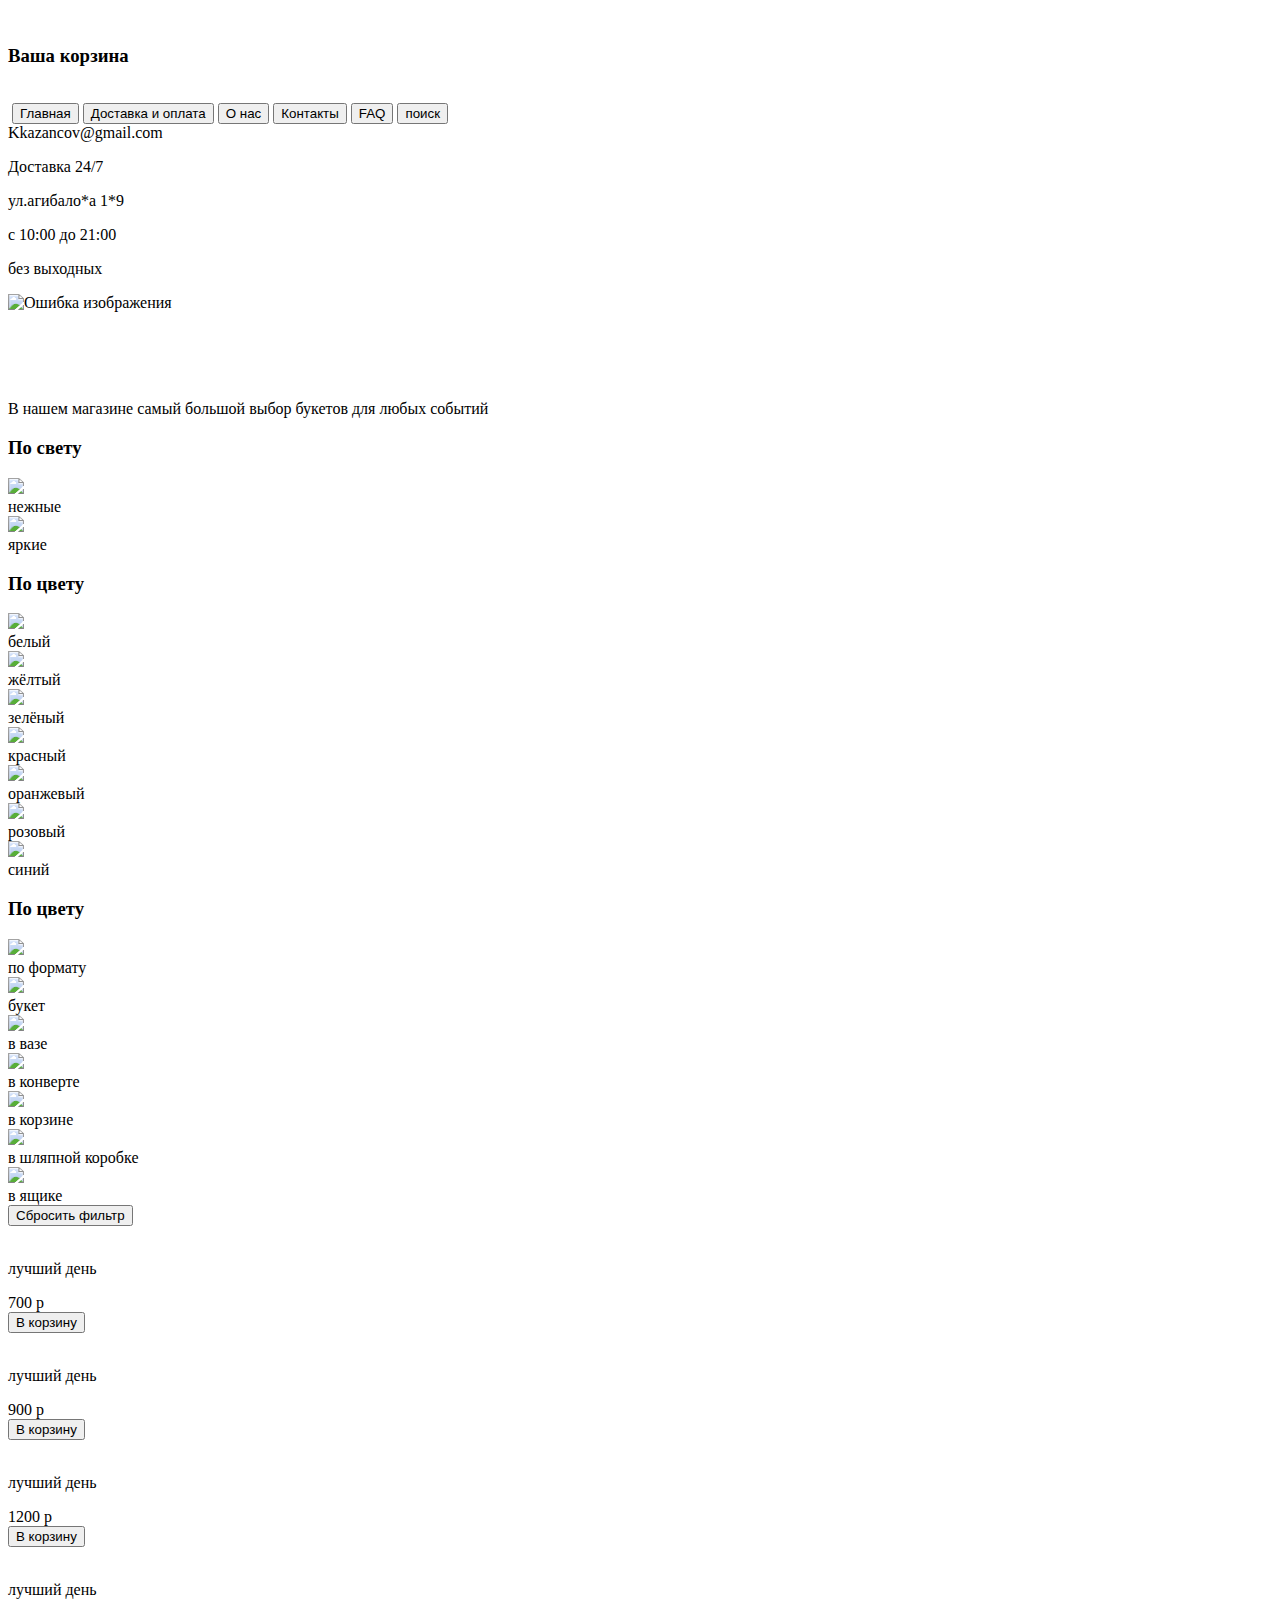
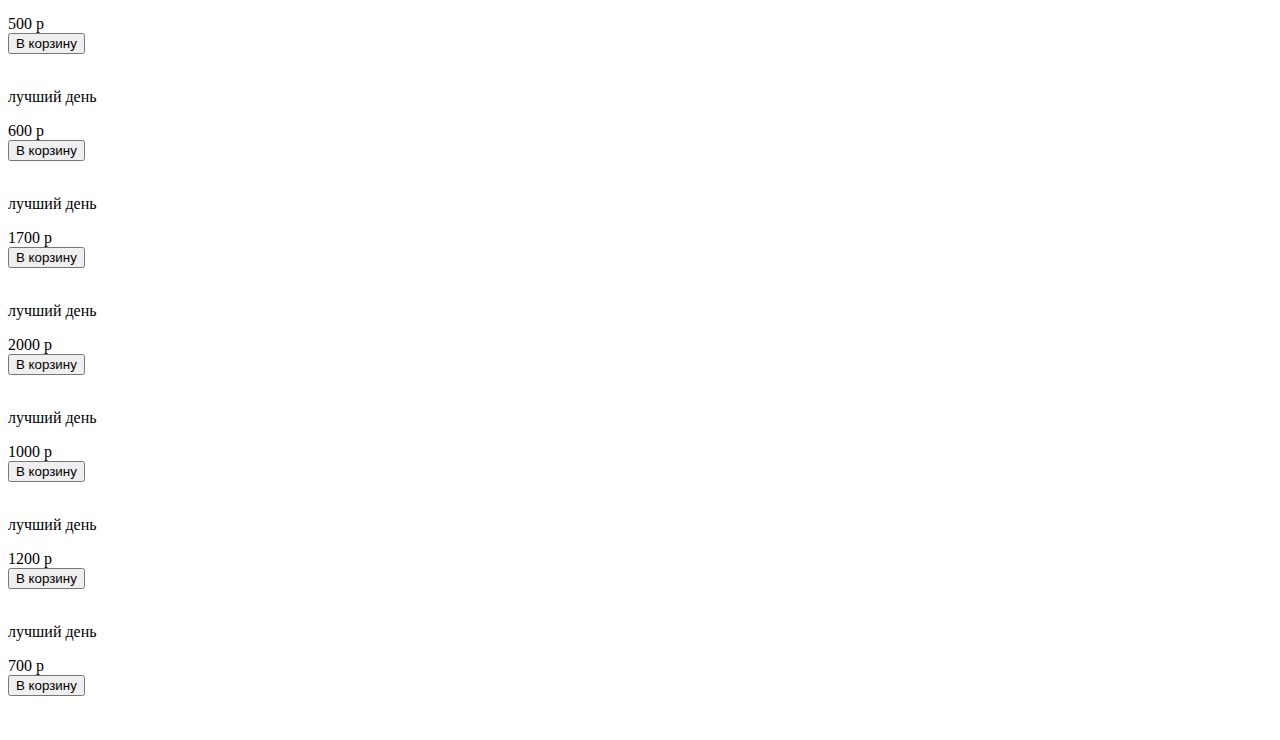
==== catalog/catalog.html @ 6352da3b "Create catalog.html" ====
<!DOCTYPE html>
<html lang="en">
<head>
    <meta charset="UTF-8">
    <meta http-equiv="X-UA-Compatible" content="IE=edge">
    <meta name="viewport" content="width=device-width, initial-scale=1.0">
    <title>Каталог</title>
    <link rel="stylesheet" href="catalog_style/style.css">
    <link rel="stylesheet" href="../foonts/oswald.css">
    <link rel="stylesheet" href="media/media.css">
</head>
<header>
     <!-- выпадающее меню корзины -->
     <div class="hidden_menu_corz" id="dropdown_box">
        <div class="back_petite_corz">
            <img src="../img/corzina.png" alt="">
        </div>
        <h3>Ваша корзина</h3><img src="../img/close.png" alt="" id="close_corzina">
        <img src="../img/Line 220.png" alt="" id="line_corz">
        <img src="../img/Ellipse 59.png" alt="" id="neon_pink_elips">

        
    </div>
    <!-- шапка -->
    <div class="header_btn">
        <img src="../img/LF.png" alt="" id="img_logo">
        <a href="../index.html"><button class="bt_header">Главная</button></a>
        <button class="bt_header" id="no">Доставка и оплата</button>
        <a href="../onas/onas.html"><button class="bt_header">О нас</button></a>
        <button class="bt_header" id="no">Контакты</button>
        <button class="bt_header" id="no">FAQ</button>
        <button class="bt_header" id="no"><img src="../img/Vector.png" alt="" id="img_search">поиск</button>
    </div>
    <div id="email_street">
        <div>Kkazancov@gmail.com </div>
        <p>Доставка 24/7</p>
        <div id="email_street_blue_txt">ул.агибало*а 1*9</div>
        <p>с 10:00 до 21:00</p>
        <p id="no_holidays">без выходных</p>
        <div class="corzina">
            <img src="../img/corzina.png" alt="Ошибка изображения" id="corzina" title="Корзина">
        </div>
    </div>
    <!-- иконки соц сети -->
    <div id="img_icon_social">
        <img src="../img/insta.png" alt="" onclick="OnInsta()">
        <img src="../img/viber.png" alt="" onclick="OnViber()">
        <img src="../img/whats.png" alt="" onclick="OnWhats()">
    </div>
    <img src="../img/image_flow1.png" alt="" id="main_im_flow">
    <img src="../img/Ellipse 31.png" alt=""  id="main_im_elips_pink1">
    <img src="../img/Ellipse 45.png" alt="" id="main_im_elips_pink2">

    <img src="../img/image_flow2.png" alt="" id="main_im_flow2">
    <img src="../img/Ellipse 44.png" alt="" id="main_im_flow3">
    <img src="../img/Ellipse 52.png" alt="" id="main_im_flow4">
</header>
<body>
    <div class="main_catal_txt">
        <img src="../img/каталог.png" alt="">
        <br>
        <img src="../img/букетов.png" alt="" id="catal_txt">
        <p>В нашем магазине самый большой выбор букетов для любых событий</p>
    </div>
    <!-- фильтр подборки -->
    <div class="filter_podborki">
        <h3>По свету</h3>
        <img src="../img/Rectangle 66.png" id="rectang_filt"><li>нежные</li>
        <img src="../img/Rectangle 66.png" id="rectang_filt_next"><li>яркие</li>

        <h3>По цвету</h3>
        <img src="../img/Rectangle 66.png" id="rectang_filt"><li>белый</li>
        <img src="../img/Rectangle 66.png" id="rectang_filt_next"><li>жёлтый</li>
        <img src="../img/Rectangle 66.png" id="rectang_filt_next"><li>зелёный</li>
        <img src="../img/Rectangle 66.png" id="rectang_filt_next"><li>красный</li>
        <img src="../img/Rectangle 66.png" id="rectang_filt_next"><li>оранжевый</li>
        <img src="../img/Rectangle 66.png" id="rectang_filt_next"><li>розовый</li>
        <img src="../img/Rectangle 66.png" id="rectang_filt_next"><li>синий</li>

        <h3>По цвету</h3>
        <img src="../img/Rectangle 66.png" id="rectang_filt"><li>по формату</li>
        <img src="../img/Rectangle 66.png" id="rectang_filt_next"><li>букет</li>
        <img src="../img/Rectangle 66.png" id="rectang_filt_next"><li>в вазе</li>
        <img src="../img/Rectangle 66.png" id="rectang_filt_next"><li>в конверте</li>
        <img src="../img/Rectangle 66.png" id="rectang_filt_next"><li>в корзине</li>
        <img src="../img/Rectangle 66.png" id="rectang_filt_next"><li>в шляпной коробке</li>
        <img src="../img/Rectangle 66.png" id="rectang_filt_next"><li>в ящике</li>

        <!-- кнопка сбросить фильтр -->
        <button>Сбросить фильтр</button>
    </div>
    <!-- БОЛЬШОЙ БЛОК КОНТЕНТА (ТОВАРЫ) -->
    <div class="conten_block" id="conten_block_white">
        <div class="bl_hov">
            <img src="../img/image 114.png" alt="" id="coor_img_flow">
                <div class="block_opis_btn_cont" data-sort="1">
                    <p>лучший день</p>
                    <span>700 р</span>
                    <br>
                    <button id="add_corzina">В корзину</button>
                </div>    
            </div>
            <div class="bl_hov">
                <img src="../img/image 130.png" alt="" id="coor_img_flow">
                    <div class="block_opis_btn_cont">
                        <p>лучший день</p>
                        <span>900 р</span>
                        <br>
                        <button>В корзину</button>
                    </div>    
                </div>
            <div class="bl_hov">
                <img src="../img/image 131.png" alt="" id="coor_img_flow">
                    <div class="block_opis_btn_cont">
                        <p>лучший день</p>
                        <span>1200 р</span>
                        <br>
                        <button>В корзину</button>
                     </div>    
                </div>    
            <div class="bl_hov">
                 <img src="../img/image 132.png" alt="" id="coor_img_flow">
                    <div class="block_opis_btn_cont">
                        <p>лучший день</p>
                        <span>500 р</span>
                        <br>
                         <button>В корзину</button>
                    </div>    
                </div>     
            <div class="bl_hov">
                 <img src="../img/image 133.png" alt="" id="coor_img_flow">
                    <div class="block_opis_btn_cont">
                        <p>лучший день</p>
                        <span>600 р</span>
                        <br>
                         <button>В корзину</button>
                    </div>    
                </div>
        <div class="bl_hov">
        <img src="../img/image 134.png" alt="" id="coor_img_flow">
            <div class="block_opis_btn_cont">
                <p>лучший день</p>
                <span>1700 р</span>
                <br>
                <button>В корзину</button>
            </div>    
        </div>        
        <div class="bl_hov">
        <img src="../img/image 135.png" alt="" id="coor_img_flow">
            <div class="block_opis_btn_cont">
                <p>лучший день</p>
                <span>2000 р</span>
                <br>
                <button>В корзину</button>
            </div>    
        </div>                
        <div class="bl_hov">
            <img src="../img/image 136.png" alt="" id="coor_img_flow">
                <div class="block_opis_btn_cont">
                    <p>лучший день</p>
                    <span>1000 р</span>
                    <br>
                    <button>В корзину</button>
                </div>    
            </div>
        <div class="bl_hov">
        <img src="../img/image 137.png" alt="" id="coor_img_flow">
            <div class="block_opis_btn_cont">
                <p>лучший день</p>
                <span>1200 р</span>
                <br>
                <button>В корзину</button>
            </div>    
        </div>
        <div class="bl_hov">
        <img src="../img/image 138.png" alt="" id="coor_img_flow">
            <div class="block_opis_btn_cont">
                <p>лучший день</p>
                <span>700 р</span>
                <br>
                <button>В корзину</button>
            </div>    
        </div>                                                                                            
    </div>
    <!-- размытие корзины -->
    <div id="bl_filter">
        <div class="filt_bl"></div>
    </div>


    <!-- наверх -->
    <div class="navverh">
        <img src="../img/Arrow 9.png" alt="">
    </div>
    <div class="fon_btn_navert">
        <img src="../img/Ellipse 52.png" alt="">
    </div>





    
    <script src="../script/script.js"></script>
    <script src="catalog_style/script/script.js"></script>
</body>
</html>
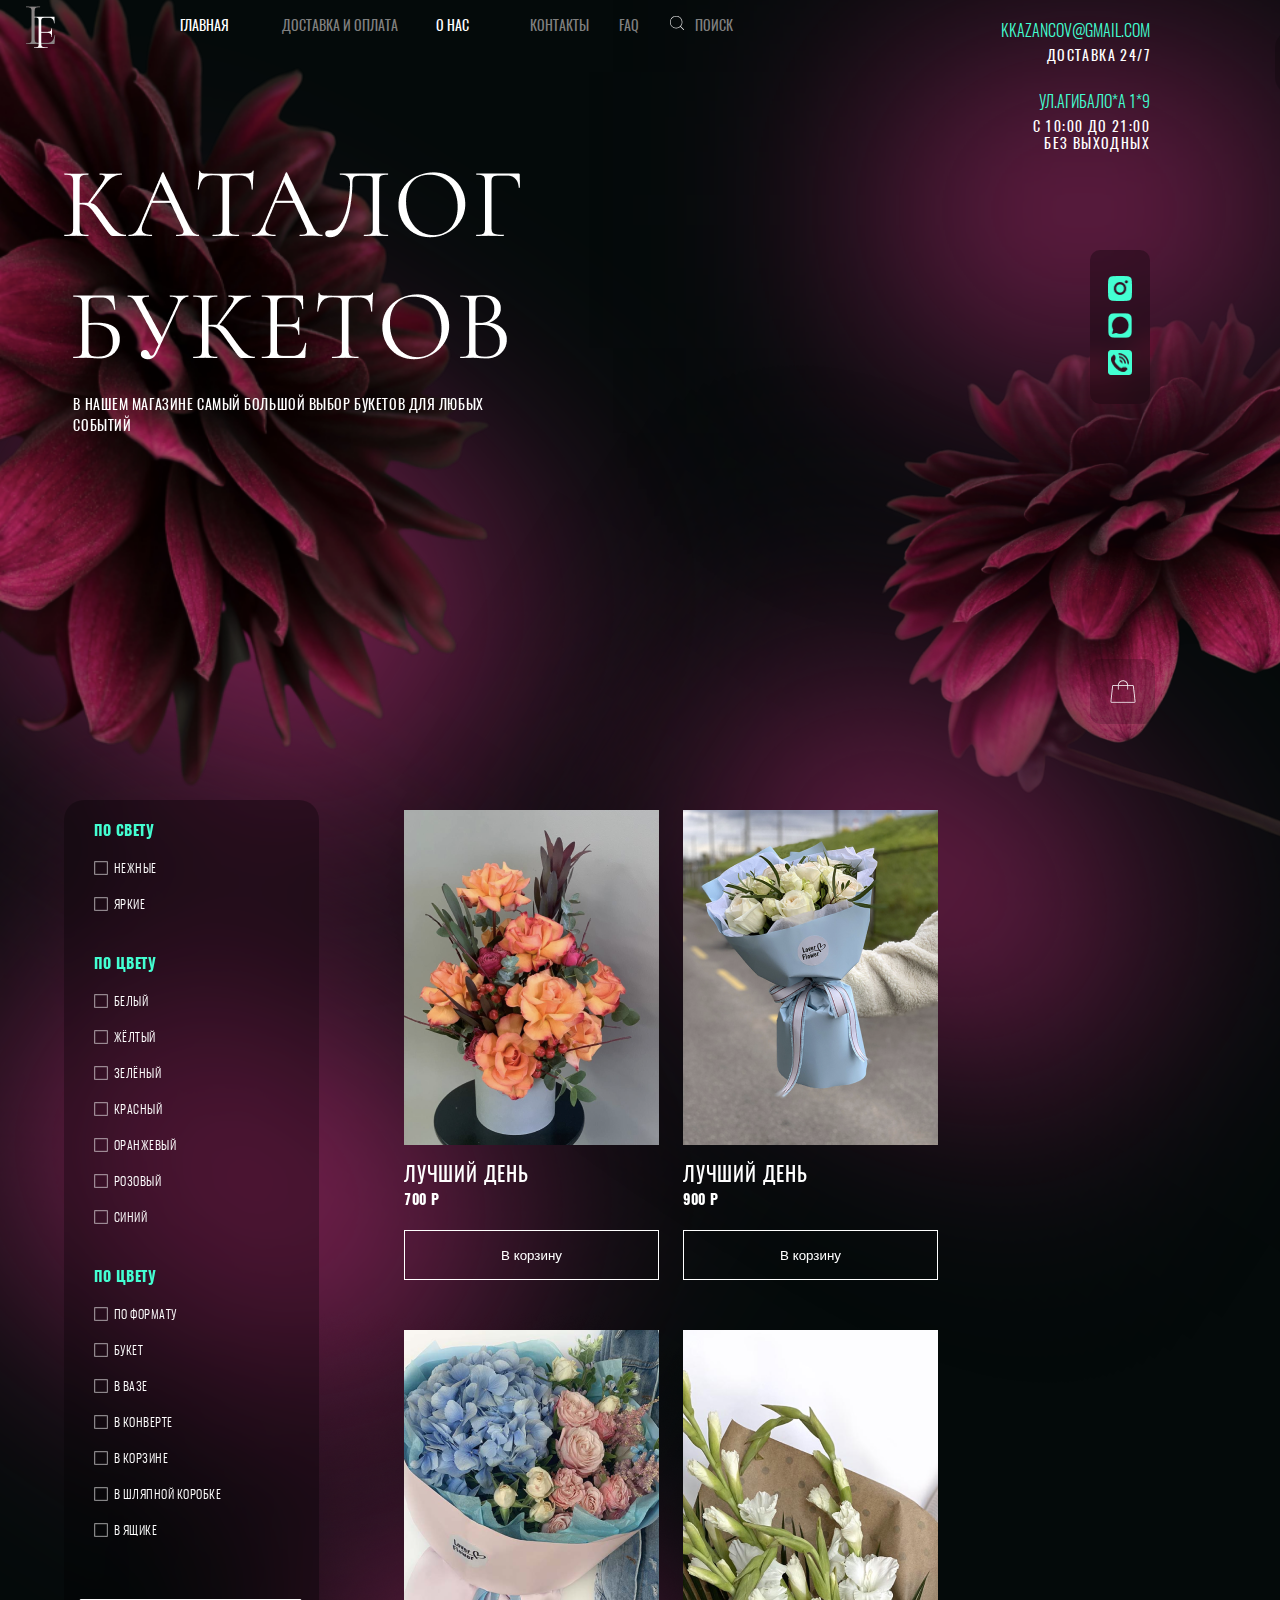
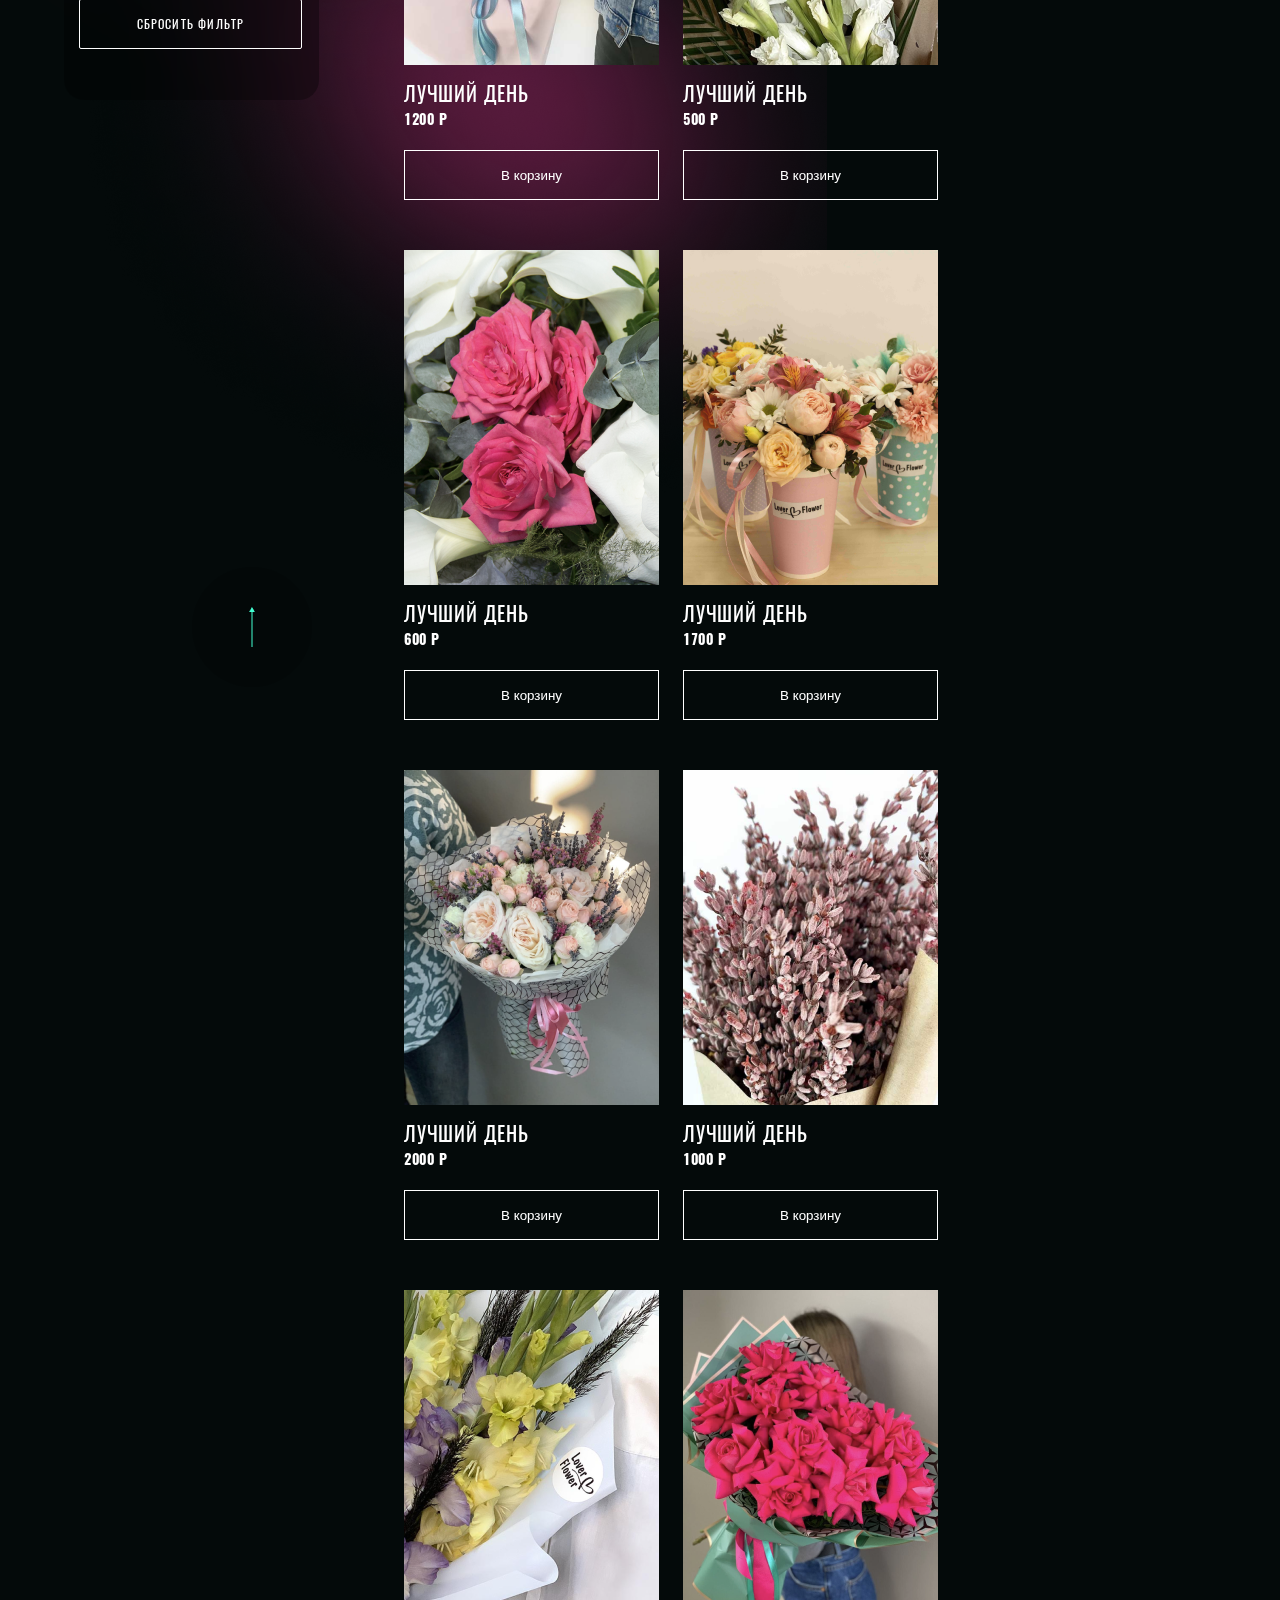
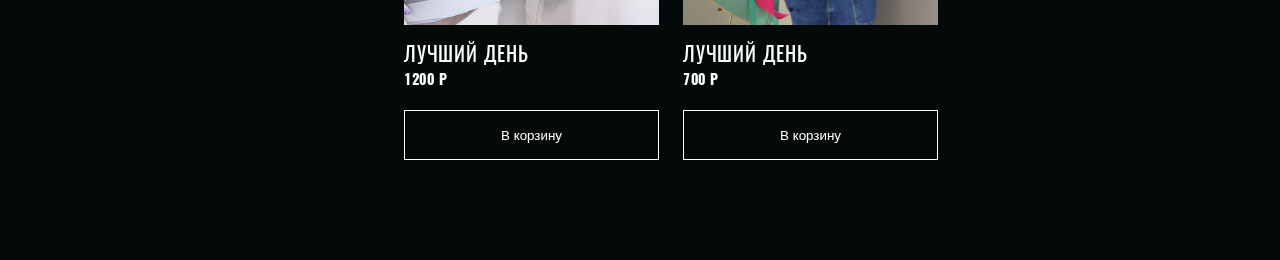
==== commit 3d7f55ca: "Обновление 0.5" ====
--- a/catalog/catalog.html
+++ b/catalog/catalog.html
@@ -204,4 +204,4 @@
     <script src="../script/script.js"></script>
     <script src="catalog_style/script/script.js"></script>
 </body>
-</html>
+</html>--- a/catalog/catalog_style/style.css
+++ b/catalog/catalog_style/style.css
@@ -0,0 +1,439 @@
+*{
+    margin: 0;
+    padding: 0;
+}
+#no {
+    color: gray;
+}
+/* выпадающее меню корзины */
+#dropdown_box {
+    background-color: #040A0A;
+    width: 430px;
+    height: 1000px;
+    z-index: 1;
+}
+#dropdown_box >h3 {
+    color: #43FFD2;
+    margin-left: 30px;
+    margin-top: 30px;
+    font-family: 'Oswald';
+    font-style: normal;
+    font-weight: 700;
+    font-size: 30px;
+    line-height: 44px;
+    letter-spacing: 0.04em;
+    text-transform: uppercase;
+    display: inline-block;
+}
+#close_corzina {
+    padding-left: 120px;
+    cursor: pointer;
+}
+#line_corz {
+    margin-left: 30px;
+}
+#neon_pink_elips {
+    background-color: #7D2253;
+    filter: blur(125px);
+    transform: rotate(32.83deg);
+    width: 504px;
+    height: 360px;
+    position: absolute;
+    left: 350px;
+    top: 325px;  
+}
+/* невыд блок */
+.hidden_menu_corz {
+    position: fixed;
+    top: 0;
+    right: -500px;
+}
+/* видимый блок */
+.visib_menu_corz {
+    position: fixed;
+    top: 0;
+    right: 0;
+}
+/* начало шапки */
+.header_btn {
+    display: flex;
+    justify-content: center;
+    align-items: center;
+    margin-left: 10%;
+    width: 50%;
+    height: 60px;
+    position: absolute;
+}
+/* иконка лого */
+#img_logo {
+    margin-right: 70px;
+}
+/* иконка поиск */
+#img_search {
+  padding-right: 10px;
+}
+/* кнопки */
+.bt_header {
+    background-color: transparent;
+    border: none;
+    color: white;
+    width: 124px;
+    height: 21px;
+    font-size: 14px;
+    font-family: 'Oswald';
+    font-weight: 400;
+    text-transform: uppercase;
+    white-space: nowrap;
+    cursor: pointer;
+}
+.filt_bl {
+    position: fixed;
+    top: 0;
+    left: -2000px;
+    background-color: rgb(0, 0, 0, 0.3);
+    backdrop-filter: blur(10px);
+    width: 100%;
+    height: 100%;
+}
+.filt_bl_on {
+    left: 0;
+}
+/* email, доставка, адрес улица */
+#email_street {
+    position: absolute;
+    right: 130px;
+    top: 20px;
+    width: 170px;
+    height: 150px;
+    text-align: right;
+}
+#email_street >div {
+    color: #43FFD2;
+    font-family: 'Oswald';
+    font-size: 16px;
+    font-weight: 300;
+    text-transform: uppercase; 
+}
+#email_street >p {
+    font-family: 'Oswald';
+    font-size: 14px;
+    font-weight: 400;
+    text-transform: uppercase; 
+    line-height: 30px;
+    color: white;
+    letter-spacing: 0.1em;
+}
+#email_street_blue_txt {
+    margin-top: 20px;
+}
+#no_holidays {
+    margin-top: -13px;
+}
+#img_icon_social {
+    position: absolute;
+    text-align: center;
+    white-space: pre-line;
+    right: 130px;
+    top: 250px;
+    background-color: rgb(0, 0, 0, 0.3);
+    backdrop-filter: blur(10px);
+    height: 154px;
+    width: 60px;
+    border-radius: 10px;
+    cursor: pointer;
+   
+}
+#img_icon_social > img {
+    width: 24.98px;
+    height: 24.98px;
+    margin-top: 8px;
+}
+#img_icon_social > img:hover{
+    transform: scale(0.8);
+}
+.corzina {
+    margin-top: 500px;
+    margin-left: 110px;
+    background-color: rgba(0, 0, 0, 0.2);
+    text-align: center;
+    display: flex;
+    justify-content: center;
+    align-items: center;
+    border-radius: 10px;
+    width: 65px;
+    height: 65px;
+    cursor: pointer;
+}
+.corzina:hover {
+    transform: scale(0.8);
+}
+.corzina {
+    margin-top: 500px;
+    margin-left: 110px;
+    background-color: rgba(0, 0, 0, 0.2);
+    text-align: center;
+    display: flex;
+    justify-content: center;
+    align-items: center;
+    border-radius: 10px;
+    width: 65px;
+    height: 65px;
+    cursor: pointer;
+}
+#corzina:hover {
+    transform: scale(0.8);
+}
+/* аним выпадание */
+#dropdown_box {
+    transition: all 0.4s ease;
+}
+.back_petite_corz {
+    width: 65px;
+    height: 65px;
+    position: absolute;
+    left: -75px;
+    top: 30px;
+    background-color: rgb(0, 0, 0, 0.2);
+    border-radius: 18px;
+    display: flex;
+    justify-content: center;
+    align-items: center;
+}
+/* конец шапки */
+/* КАРТИНКА ВСЕГО БЛОКА */
+#main_im_flow {
+    width: 1117px; 
+}
+#main_im_flow2 {
+    position: absolute;
+    top: 70px;
+    right: 0;
+    z-index: -1;
+}
+#main_im_flow3 {
+    position: absolute;
+    top: 70px;
+    right: 0px;
+    background-color: #7D2253;
+    filter: blur(125px);
+    width: 392px;
+    height: 280px;
+    z-index: -1;
+}
+#main_im_flow4 {
+    position: absolute;
+    top: 746px;
+    right: 140px;
+    width: 434px;
+    height: 256px;
+    background-color: #7D2253;
+    filter: blur(125px);
+    transform: rotate(32.83deg);
+}
+#main_im_elips_pink1 {
+    position: absolute;
+    width: 500px;
+    height: 368px;
+    left: 0px;
+    top: 400px;
+    z-index: -1;
+    background: #7D2253;
+    filter: blur(125px);
+    transform: rotate(32.83deg);
+}
+#main_im_elips_pink2 {
+    position: absolute;
+    width: 500px;
+    height: 360px;
+    left: 0px;
+    top: 1000px;
+    z-index: -1;
+    background: #7D2253;
+    filter: blur(125px);
+    transform: rotate(32.83deg);
+}
+body {
+    margin-top: -5px;
+    width: 100%;
+        height: 1500px;
+    background-color: #040A0A;
+}
+.main_catal_txt {
+    position: absolute;
+    top: 170px;
+    left: 14%;
+}
+#catal_txt {
+    margin-top: 50px;
+    margin-left: 280px;
+}
+.main_catal_txt >p {
+    color: white;
+    font-size: 14px;
+    font-style: normal;
+    font-weight: 400;
+    font-family: 'Oswald';
+    line-height: 21px;
+    letter-spacing: 0.04em;
+    text-transform: uppercase;
+    margin-left: 40%;
+    margin-top: 30px;
+}
+/* фильтр подборки */
+.filter_podborki {
+    width: 255px;
+    height: 900px;
+    background-color: rgb(0, 0, 0, 0.3);
+    backdrop-filter: blur(10px);
+    border-radius: 20px;
+    position: absolute;
+    top: 800px;
+    left: 15%;
+}
+.filter_podborki >h3 {
+    font-size: 14px;
+    font-weight: 700;
+    font-family: 'Oswald';
+    font-style: normal;
+    line-height: 21px;
+    letter-spacing: 0.04em;
+    text-transform: uppercase;
+    color: #43FFD2;
+    margin-left: 30px;
+    margin-top: 20px;
+}
+.filter_podborki >li {
+    list-style-type: none;
+    position: relative;
+    top: -20px;
+    left: 50px;
+    color: white;
+    font-family: 'Oswald';
+    font-style: normal;
+    font-size: 12px;
+    line-height: 18px;
+    letter-spacing: 0.04em;
+    font-weight: 300;
+    text-transform: uppercase;
+}
+.filter_podborki >img {
+    width: 14px;
+    height: 14px;
+    margin-left: 30px;
+    cursor: pointer;
+}
+#rectang_filt {
+  margin-top: 20px;
+}
+#rectang_filt_next {
+    margin-top: -190px;
+}
+/* кнопка сбросить фильтр */
+.filter_podborki >button {
+    background-color: transparent;
+    width: 223px;
+    height: 50px;
+    border: 1px solid #FFFFFF;
+    border-radius: 2px;
+    color: white;
+    font-family: 'Oswald';
+    font-style: normal;
+    font-weight: 400;
+    font-size: 12px;
+    line-height: 18px;
+    letter-spacing: 0.1em;
+    text-transform: uppercase;
+    cursor: pointer;
+    margin-top: 40px;
+    margin-left: 15px;
+}
+/* БЛОК ДЛЯ СМЕНЫ КОНТЕНТА */
+.conten_block {
+    width: 60%;
+    height: 1600px;
+    position: absolute;
+    left: 30%;
+    top: 810px;
+}
+.conten_block {
+    cursor: pointer;
+    margin-top: -50px;
+}
+.bl_hov:hover {
+    transform: scale(1.05);
+    transition: all 1s ease;
+}
+.conten_block >img {
+    width: 255px;
+    height: 335px;
+    display: inline;
+}
+#coor_img_flow {
+    margin-left: 20px;
+    margin-top: 50px;
+}
+.conten_block >div {
+    display: inline-block;
+}
+/* стиль текста */
+.block_opis_btn_cont {
+    margin-left: 20px;
+}
+.block_opis_btn_cont >p {
+    font-family: 'Oswald';
+    font-style: normal;
+    font-weight: 400;
+    font-size: 20px;
+    line-height: 30px;
+    color: white;
+    letter-spacing: 0.04em;
+    text-transform: uppercase;
+    margin-top: 10px;
+}
+.block_opis_btn_cont >span {
+    font-family: 'Oswald';
+    font-style: normal;
+    font-weight: 700;
+    font-size: 14px;
+    line-height: 21px;
+    letter-spacing: 0.04em;
+    text-transform: uppercase;
+    color: white;
+    margin-top: 30px;
+}
+.block_opis_btn_cont >button {
+    width: 255px;
+    height: 50px;
+    background-color: transparent;
+    cursor: pointer;
+    margin-top: 20px;
+    color: white;
+    border: 1px solid white;
+}
+.block_opis_btn_cont >button:hover {
+    color: #43FFD2;
+    border-color: #43FFD2;
+    transition: all 1s ease;
+}
+.navverh {
+    position: relative;
+    left: 15%;
+    top: 1300px;
+    padding: 10px;
+    width: 100px;
+    height: 100px;
+    background-color: rgba(0, 0, 0, 0.2);
+    backdrop-filter: blur(10px);
+    border-radius: 50%;
+    display: flex;
+    justify-content: center;
+    align-items: center;
+    cursor: pointer;
+    z-index: 1;
+   
+}
+.fon_btn_navert {
+    z-index: -1;
+    margin-top: 300px;
+    margin-left: 5%; 
+}
--- a/foonts/oswald.css
+++ b/foonts/oswald.css
@@ -0,0 +1,84 @@
+@font-face {
+    font-family: 'Oswald';
+    src: local('Oswald Light'), local('Oswald-Light'), url('Oswaldlight.woff2') format('woff2'), url('Oswaldlight.woff') format('woff'), url('Oswaldlight.ttf') format('truetype');
+    font-weight: 300;
+    font-style: normal;
+}
+@font-face {
+    font-family: 'Oswald';
+    src: local('Oswald Regular'), local('Oswald-Regular'), url('Oswaldregular.woff2') format('woff2'), url('Oswaldregular.woff') format('woff'), url('Oswaldregular.ttf') format('truetype');
+    font-weight: 400;
+    font-style: normal;
+}
+@font-face {
+    font-family: 'Oswald';
+    src: local('Oswald DemiBold'), local('Oswald-DemiBold'), url('Oswalddemibold.woff2') format('woff2'), url('Oswalddemibold.woff') format('woff'), url('Oswalddemibold.ttf') format('truetype');
+    font-weight: 600;
+    font-style: normal;
+}
+@font-face {
+    font-family: 'Oswald';
+    src: local('Oswald RegularItalic'), local('Oswald-RegularItalic'), url('Oswaldregularitalic.woff2') format('woff2'), url('Oswaldregularitalic.woff') format('woff'), url('Oswaldregularitalic.ttf') format('truetype');
+    font-weight: 400;
+    font-style: italic;
+}
+@font-face {
+    font-family: 'Oswald';
+    src: local('Oswald MediumItalic'), local('Oswald-MediumItalic'), url('Oswaldmediumitalic.woff2') format('woff2'), url('Oswaldmediumitalic.woff') format('woff'), url('Oswaldmediumitalic.ttf') format('truetype');
+    font-weight: 500;
+    font-style: italic;
+}
+@font-face {
+    font-family: 'Oswald';
+    src: local('Oswald ExtraLightItalic'), local('Oswald-ExtraLightItalic'), url('Oswaldextralightitalic.woff2') format('woff2'), url('Oswaldextralightitalic.woff') format('woff'), url('Oswaldextralightitalic.ttf') format('truetype');
+    font-weight: 200;
+    font-style: italic;
+}
+@font-face {
+    font-family: 'Oswald';
+    src: local('Oswald HeavyItalic'), local('Oswald-HeavyItalic'), url('Oswaldheavyitalic.woff2') format('woff2'), url('Oswaldheavyitalic.woff') format('woff'), url('Oswaldheavyitalic.ttf') format('truetype');
+    font-weight: 800;
+    font-style: italic;
+}
+@font-face {
+    font-family: 'Oswald';
+    src: local('Oswald Heavy'), local('Oswald-Heavy'), url('Oswaldheavy.woff2') format('woff2'), url('Oswaldheavy.woff') format('woff'), url('Oswaldheavy.ttf') format('truetype');
+    font-weight: 800;
+    font-style: normal;
+}
+@font-face {
+    font-family: 'Oswald';
+    src: local('Oswald LightItalic'), local('Oswald-LightItalic'), url('Oswaldlightitalic.woff2') format('woff2'), url('Oswaldlightitalic.woff') format('woff'), url('Oswaldlightitalic.ttf') format('truetype');
+    font-weight: 300;
+    font-style: italic;
+}
+@font-face {
+    font-family: 'Oswald';
+    src: local('Oswald Medium'), local('Oswald-Medium'), url('Oswaldmedium.woff2') format('woff2'), url('Oswaldmedium.woff') format('woff'), url('Oswaldmedium.ttf') format('truetype');
+    font-weight: 500;
+    font-style: normal;
+}
+@font-face {
+    font-family: 'Oswald';
+    src: local('Oswald ExtraLight'), local('Oswald-ExtraLight'), url('Oswaldextralight.woff2') format('woff2'), url('Oswaldextralight.woff') format('woff'), url('Oswaldextralight.ttf') format('truetype');
+    font-weight: 200;
+    font-style: normal;
+}
+@font-face {
+    font-family: 'Oswald';
+    src: local('Oswald BoldItalic'), local('Oswald-BoldItalic'), url('Oswaldbolditalic.woff2') format('woff2'), url('Oswaldbolditalic.woff') format('woff'), url('Oswaldbolditalic.ttf') format('truetype');
+    font-weight: 700;
+    font-style: italic;
+}
+@font-face {
+    font-family: 'Oswald';
+    src: local('Oswald DemiBoldItalic'), local('Oswald-DemiBoldItalic'), url('Oswalddemibolditalic.woff2') format('woff2'), url('Oswalddemibolditalic.woff') format('woff'), url('Oswalddemibolditalic.ttf') format('truetype');
+    font-weight: 600;
+    font-style: italic;
+}
+@font-face {
+    font-family: 'Oswald';
+    src: local('Oswald Bold'), local('Oswald-Bold'), url('Oswaldbold.woff2') format('woff2'), url('Oswaldbold.woff') format('woff'), url('Oswaldbold.ttf') format('truetype');
+    font-weight: 700;
+    font-style: normal;
+}
--- a/catalog/media/media.css
+++ b/catalog/media/media.css
@@ -0,0 +1,89 @@
+@media(max-width: 1660px) {
+    .conten_block {
+        height: 2300px;
+        left: 35%;
+    }
+}
+@media(max-width: 1409px) {
+    .conten_block {
+        height: 2700px;
+        left: 35%;
+    }
+}
+@media(max-width: 1312px) {
+    .header_btn {
+        width: 500px;
+    }
+    .bt_header {
+        padding-left: 30px;
+    }
+    #main_im_flow {
+        width: 80%;
+    }
+    #main_im_flow2 {
+        width: 40%;
+    }
+    .bt_header {
+        padding-left: 30px;
+    }
+    .main_catal_txt {
+        left: 5%;
+    }
+    #catal_txt {
+        margin-left: 2%;
+    }
+    .main_catal_txt >p {
+        margin-left: 2%;
+    }
+    .filter_podborki {
+        left: 5%;
+    }
+    .conten_block {
+        left: 30%;
+    }
+}
+
+@media(max-width: 1029px) {
+    #email_street {
+        left: 700px;
+    }
+    #img_icon_social {
+        left: 800px;
+    }
+    .conten_block {
+        left: 35%;
+    }
+}
+@media(max-width: 940px) {
+    .conten_block {
+        width: 560px;
+        height: 5300px;
+    }
+}
+@media(max-width: 930px) {
+    body {
+        width: 924px;
+    }
+    #email_street {
+        left: 700px;
+    }
+    #img_icon_social {
+        left: 800px;
+    }
+    #img_logo {
+        padding-left: 18%;
+    }
+    .header_btn {
+        margin-left: 0;
+    }
+    #main_im_flow2 {
+        position: relative;
+        left: 560px;
+        top: -470px;
+    }
+    .conten_block {
+        left: 320px;
+        width: 600px;
+        height: auto;
+    }
+}
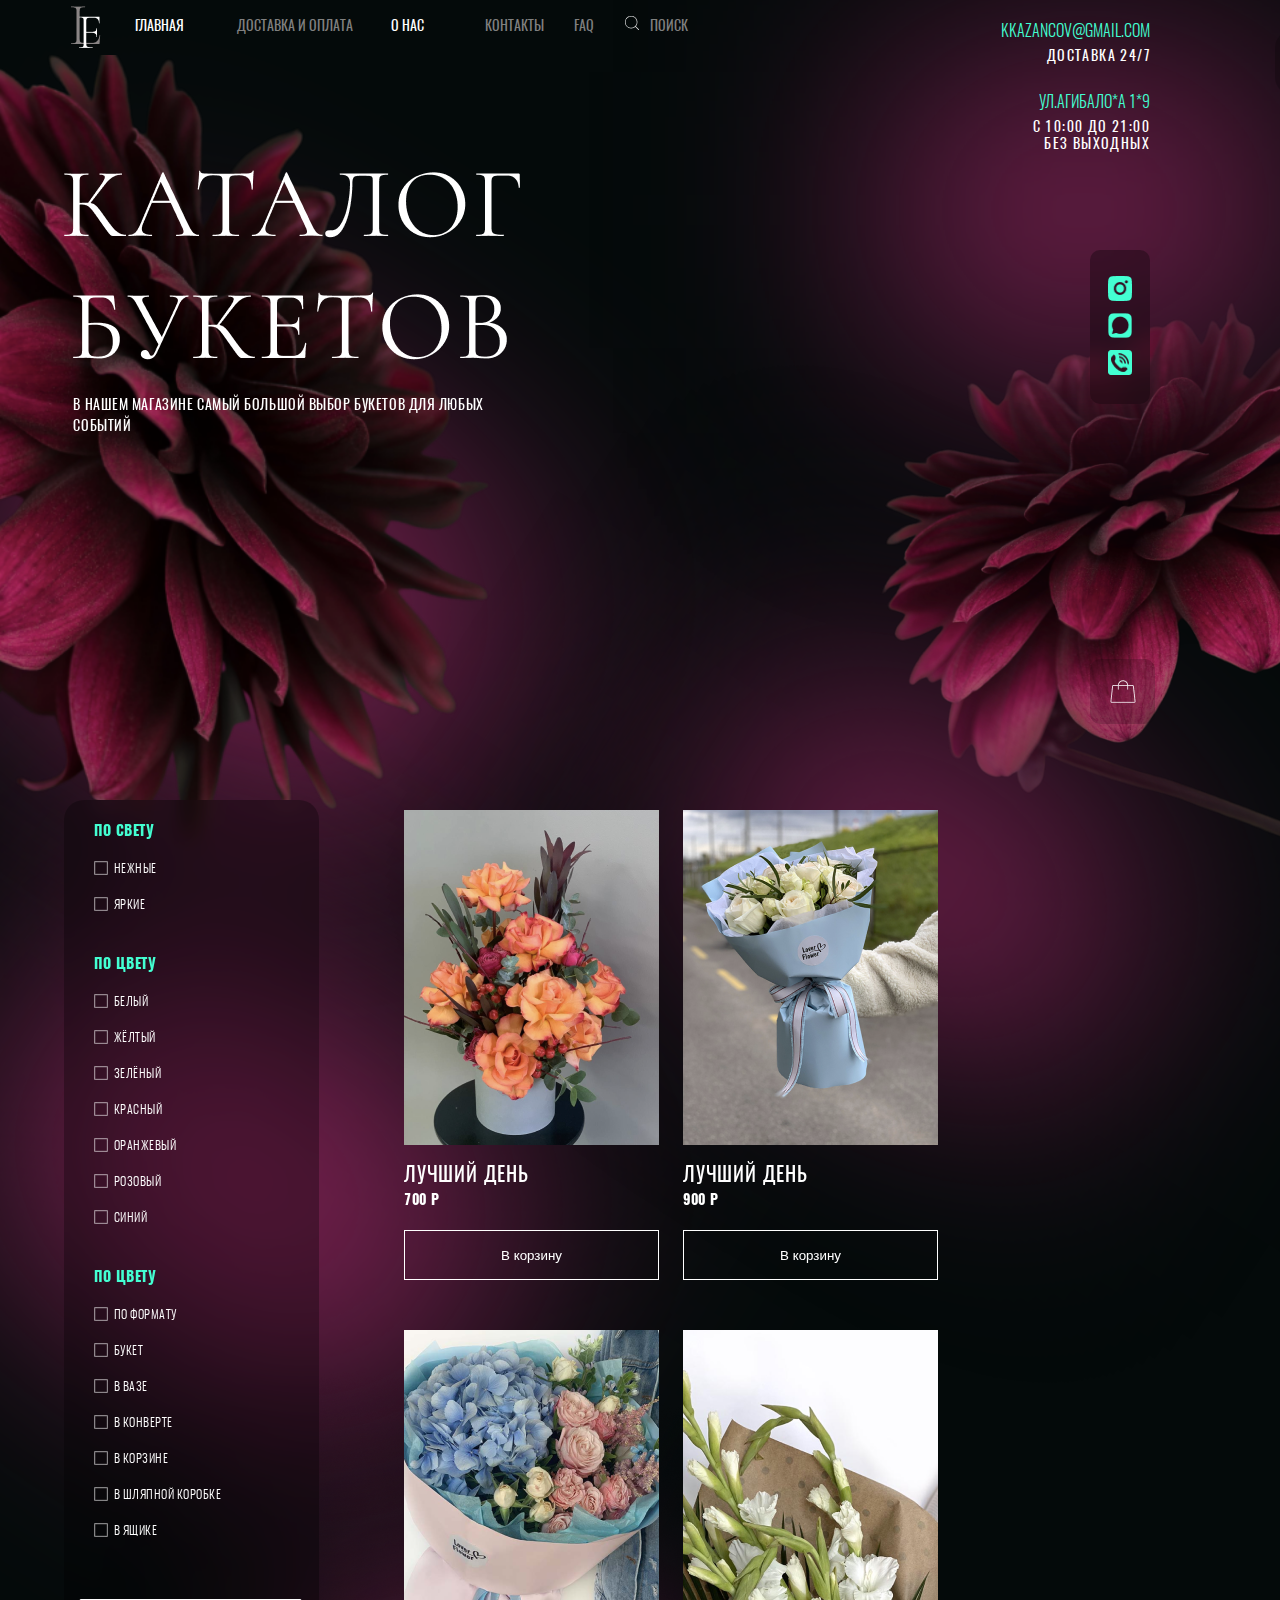
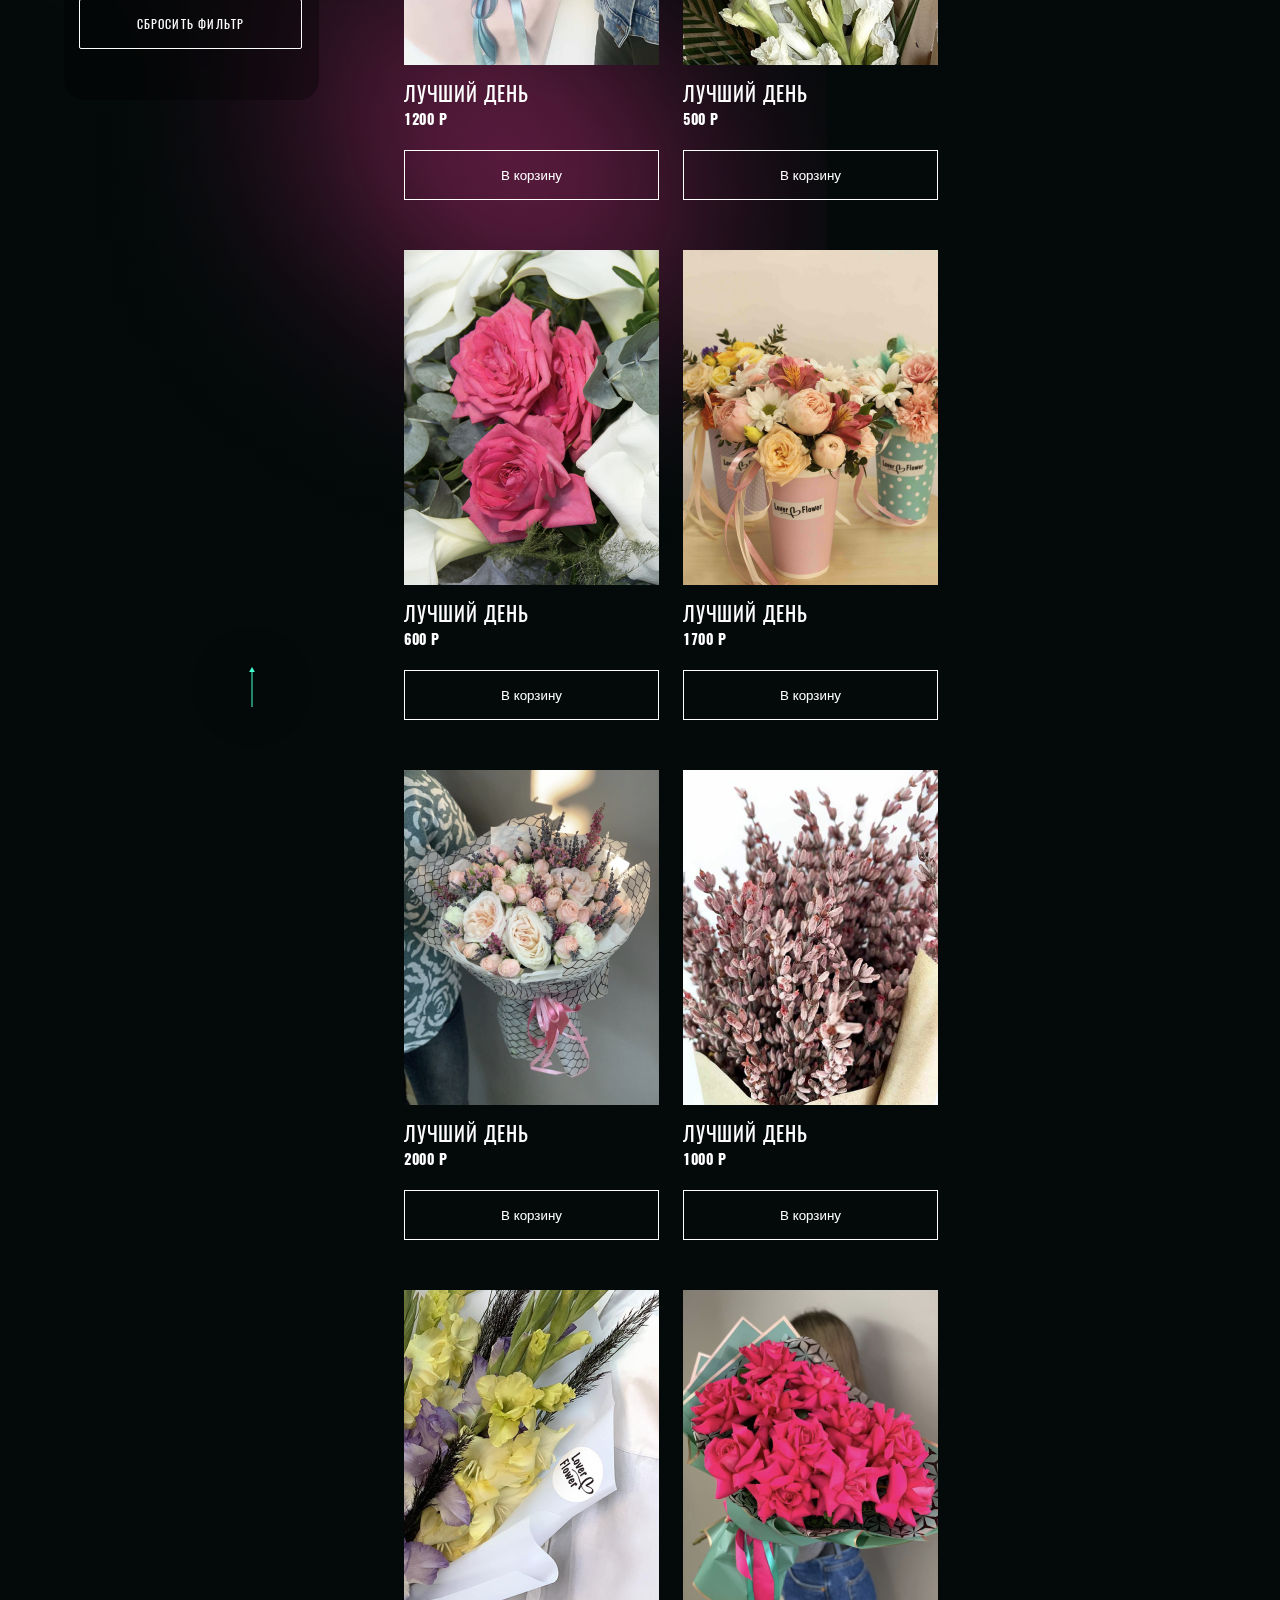
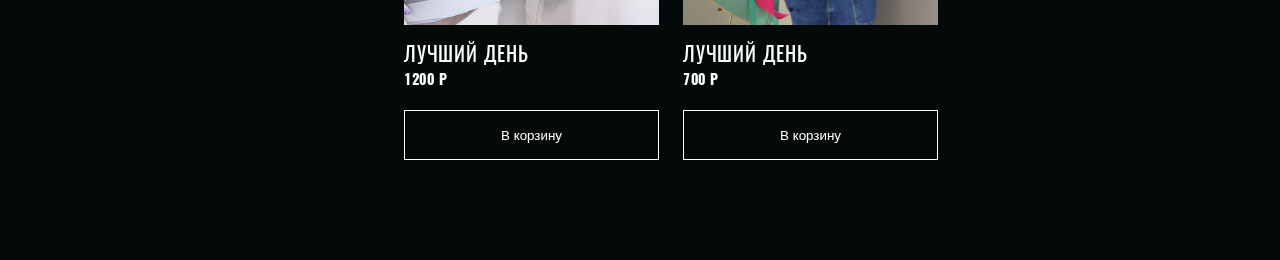
==== commit db561103: "Обновление сайта 0.6 -Добавленны анимации -Добавлен функционал шапки при скролле" ====
--- a/catalog/catalog.html
+++ b/catalog/catalog.html
@@ -9,7 +9,7 @@
     <link rel="stylesheet" href="../foonts/oswald.css">
     <link rel="stylesheet" href="media/media.css">
 </head>
-<header>
+<header class="header_active">
      <!-- выпадающее меню корзины -->
      <div class="hidden_menu_corz" id="dropdown_box">
         <div class="back_petite_corz">
@@ -18,6 +18,7 @@
         <h3>Ваша корзина</h3><img src="../img/close.png" alt="" id="close_corzina">
         <img src="../img/Line 220.png" alt="" id="line_corz">
         <img src="../img/Ellipse 59.png" alt="" id="neon_pink_elips">
+        <div id="title"></div>
 
         
     </div>
@@ -43,9 +44,9 @@
     </div>
     <!-- иконки соц сети -->
     <div id="img_icon_social">
-        <img src="../img/insta.png" alt="" onclick="OnInsta()">
-        <img src="../img/viber.png" alt="" onclick="OnViber()">
-        <img src="../img/whats.png" alt="" onclick="OnWhats()">
+        <img src="../img/insta.png" alt="" onclick="OnInsta()" id="inst">
+        <img src="../img/viber.png" alt="" onclick="OnViber()" id="vib">
+        <img src="../img/whats.png" alt="" onclick="OnWhats()" id="what">
     </div>
     <img src="../img/image_flow1.png" alt="" id="main_im_flow">
     <img src="../img/Ellipse 31.png" alt=""  id="main_im_elips_pink1">
@@ -97,7 +98,7 @@
                     <p>лучший день</p>
                     <span>700 р</span>
                     <br>
-                    <button id="add_corzina">В корзину</button>
+                    <button onclick="addToBacket(item)" id="add_corzina">В корзину</button>
                 </div>    
             </div>
             <div class="bl_hov">
@@ -180,7 +181,7 @@
                 <br>
                 <button>В корзину</button>
             </div>    
-        </div>                                                                                            
+        </div>                                                                                          
     </div>
     <!-- размытие корзины -->
     <div id="bl_filter">
@@ -202,6 +203,6 @@
 
     
     <script src="../script/script.js"></script>
-    <script src="catalog_style/script/script.js"></script>
+    <script src="catalog_style/script/item.js"></script>
 </body>
 </html>--- a/catalog/catalog_style/style.css
+++ b/catalog/catalog_style/style.css
@@ -54,6 +54,7 @@
     top: 0;
     right: 0;
 }
+
 /* начало шапки */
 .header_btn {
     display: flex;
@@ -62,7 +63,26 @@
     margin-left: 10%;
     width: 50%;
     height: 60px;
-    position: absolute;
+    transition: all .2s ease;
+    animation-name: anim-header;
+    animation-duration: 2s;
+    animation-fill-mode: forwards;
+    z-index: 4;
+}
+.header_btn.active{
+    background-color: #1c1d1d;
+    position: fixed;
+    height: 60px;
+    float: left;
+    width: 100%;
+    margin: 0;
+}
+@keyframes anim-header {
+    0% {
+        transform: translate3d(-100%);
+        background-color: #7D2253;
+        filter: blur(70px);
+    }
 }
 /* иконка лого */
 #img_logo {
@@ -106,6 +126,15 @@
     width: 170px;
     height: 150px;
     text-align: right;
+    animation-name: anim-email;
+    animation-duration: 3s;
+    animation-fill-mode: forwards;
+}
+@keyframes anim-email {
+    0% {
+        transform: transition(200px);
+        filter: blur(100px);
+    }
 }
 #email_street >div {
     color: #43FFD2;
@@ -150,6 +179,39 @@
 }
 #img_icon_social > img:hover{
     transform: scale(0.8);
+}
+#inst {
+    animation-name: anim-insta;
+    animation-duration: 2s;
+    animation-fill-mode: forwards;
+}
+@keyframes anim-insta {
+    0% {
+        transform: translate3d(-100%);
+        filter: blur(50px);
+    }
+}
+#vib {
+    animation-name: anim-insta;
+    animation-duration: 3s;
+    animation-fill-mode: forwards;
+}
+@keyframes anim-insta {
+    0% {
+        transform: translate3d(-200%);
+        filter: blur(50px);
+    }
+}
+#what {
+    animation-name: anim-insta;
+    animation-duration: 4s;
+    animation-fill-mode: forwards;
+}
+@keyframes anim-insta {
+    0% {
+        transform: translate3d(-300%);
+        filter: blur(50px);
+    }
 }
 .corzina {
     margin-top: 500px;
@@ -167,22 +229,6 @@
 .corzina:hover {
     transform: scale(0.8);
 }
-.corzina {
-    margin-top: 500px;
-    margin-left: 110px;
-    background-color: rgba(0, 0, 0, 0.2);
-    text-align: center;
-    display: flex;
-    justify-content: center;
-    align-items: center;
-    border-radius: 10px;
-    width: 65px;
-    height: 65px;
-    cursor: pointer;
-}
-#corzina:hover {
-    transform: scale(0.8);
-}
 /* аним выпадание */
 #dropdown_box {
     transition: all 0.4s ease;
@@ -267,6 +313,19 @@
     margin-top: 50px;
     margin-left: 280px;
 }
+.main_catal_txt img {
+    animation-name: anim-catalog;
+    animation-duration: 2s;
+    animation-fill-mode: forwards;
+}
+@keyframes anim-catalog {
+    0% {
+        transform: translateX(1200%);
+    }
+    60% {
+        transform: translateX(-20%);
+    }
+}
 .main_catal_txt >p {
     color: white;
     font-size: 14px;
@@ -278,6 +337,19 @@
     text-transform: uppercase;
     margin-left: 40%;
     margin-top: 30px;
+    animation-name: anim-the_magazine;
+    animation-duration: 3s;
+    animation-fill-mode: forwards;
+}
+@keyframes anim-the_magazine {
+    0% {
+        transform: translate(122px);
+        filter: blur(12px);
+        color: #7D2253;
+    }
+    50% {
+        color: #883762;
+    }
 }
 /* фильтр подборки */
 .filter_podborki {
@@ -359,9 +431,19 @@
     cursor: pointer;
     margin-top: -50px;
 }
+.conten_block {
+    animation-name: anim-block_item;
+    animation-duration: 0.7s;
+    animation-fill-mode: forwards;
+}
 .bl_hov:hover {
     transform: scale(1.05);
     transition: all 1s ease;
+}
+@keyframes anim-block_item {
+    0% {
+        transform: translateY(-300%);
+    }
 }
 .conten_block >img {
     width: 255px;
@@ -437,3 +519,8 @@
     margin-top: 300px;
     margin-left: 5%; 
 }
+.cartImg {
+    width: 50px;
+    height: 50px;
+    background-color: #34c0c0;
+}--- a/catalog/media/media.css
+++ b/catalog/media/media.css
@@ -40,6 +40,9 @@
     }
     .conten_block {
         left: 30%;
+    }
+    #img_logo {
+        margin-right: -20px;
     }
 }
 
@@ -87,3 +90,12 @@
         height: auto;
     }
 }
+@media(max-width: 929px) {
+    .header_btn.active {
+       position: relative;
+    }
+    #img_logo {
+        opacity: 0;
+    }
+    
+}
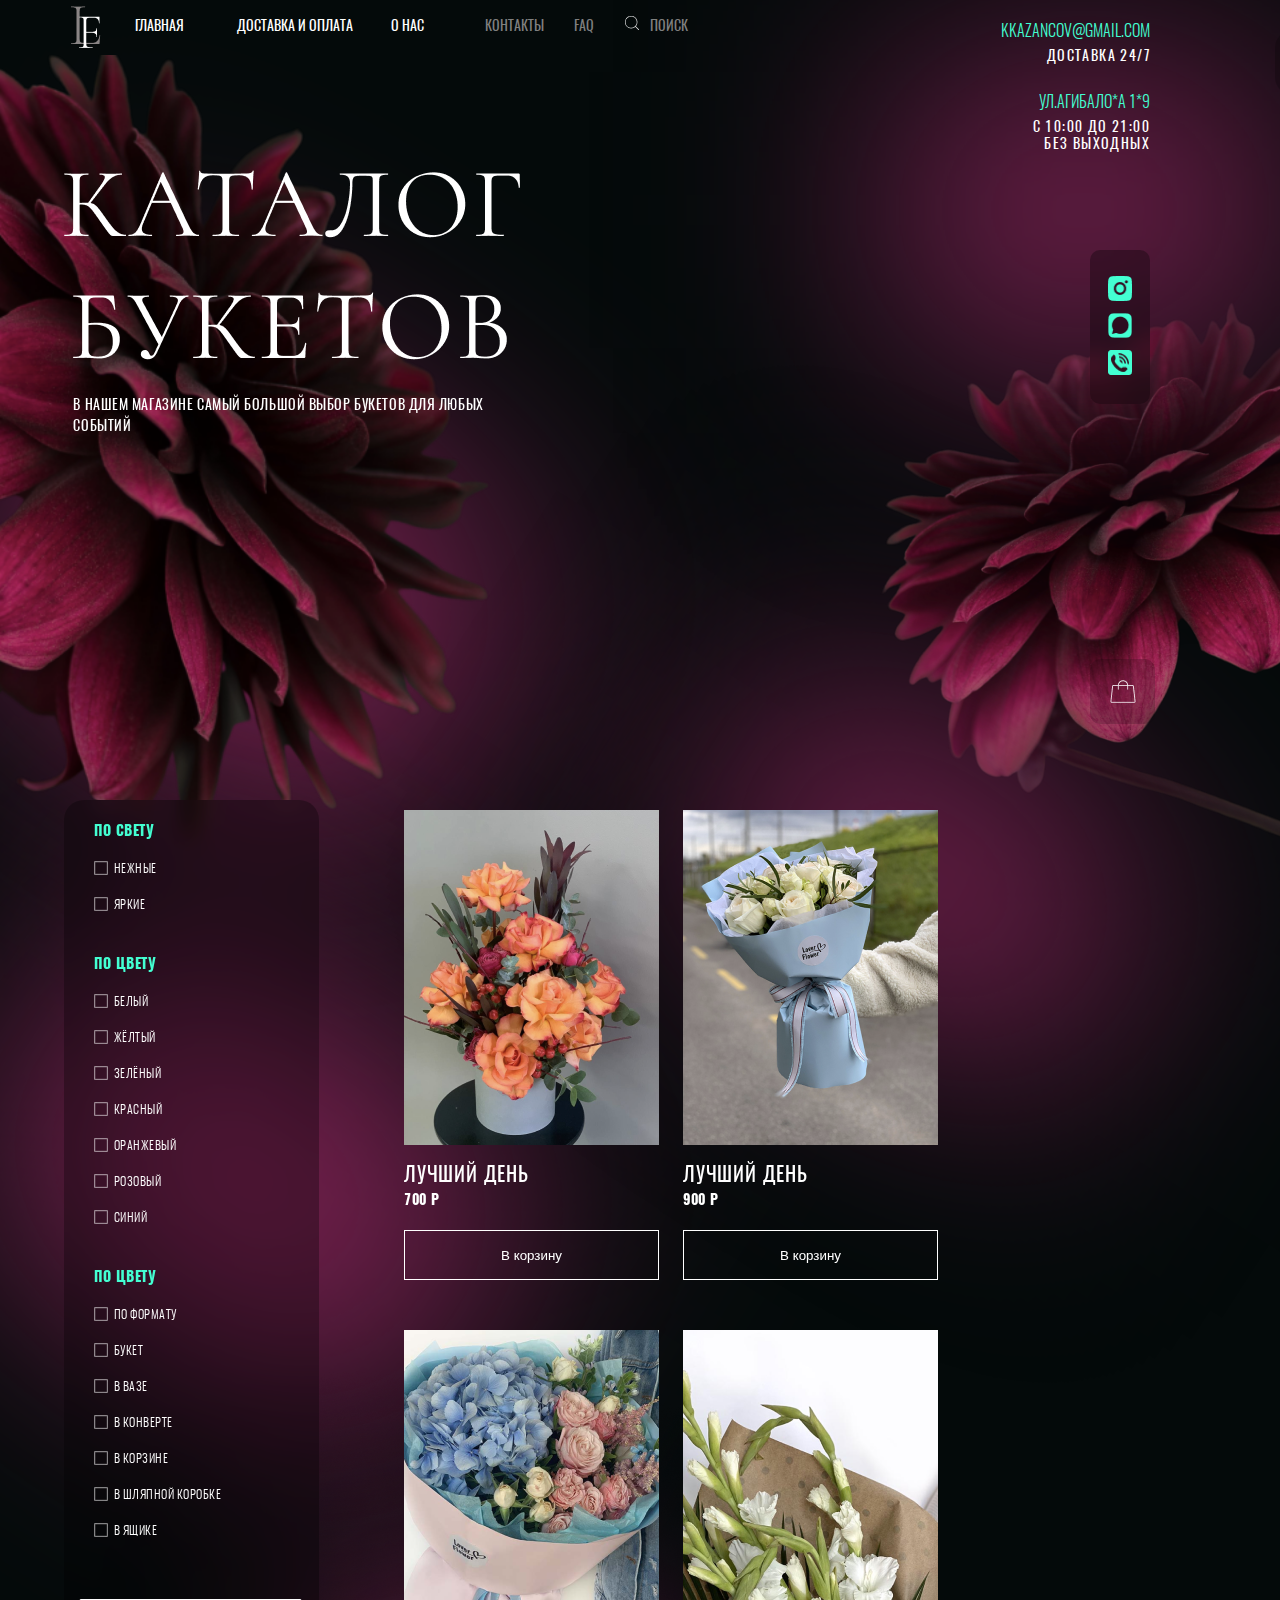
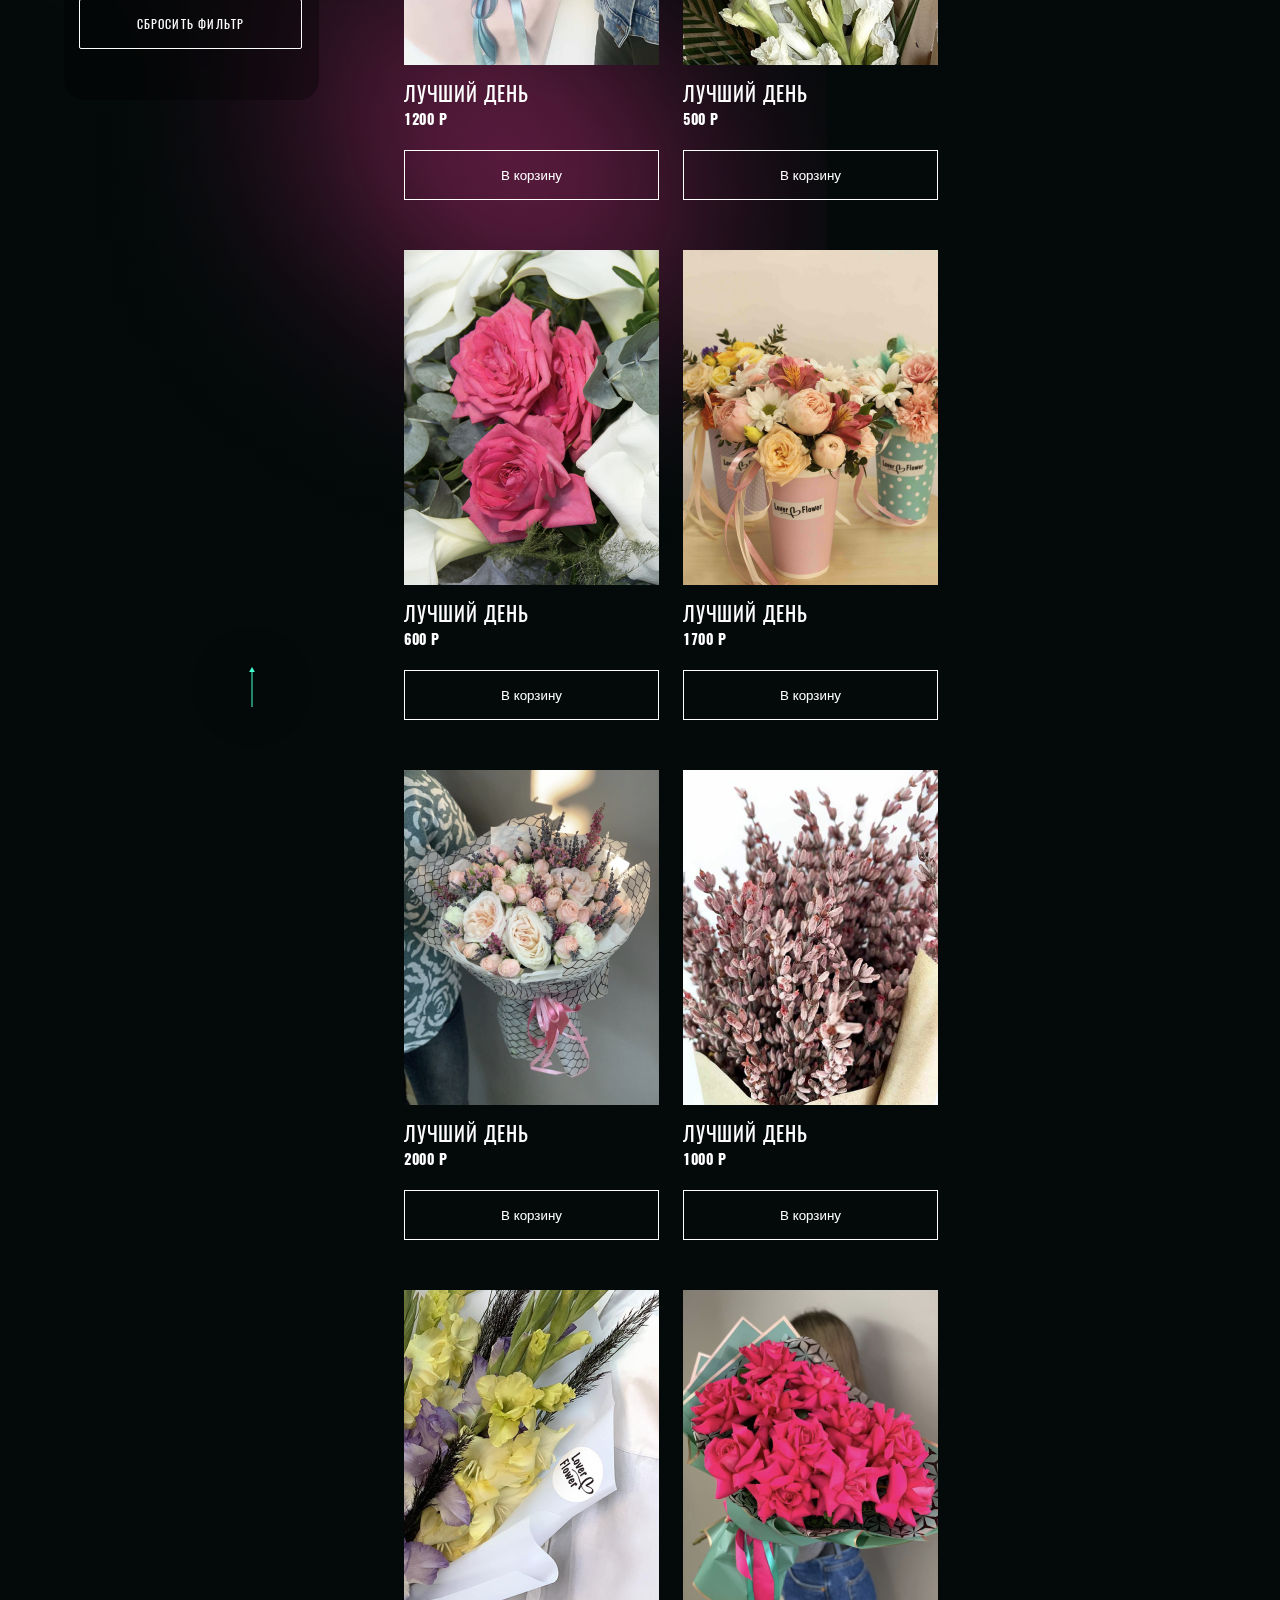
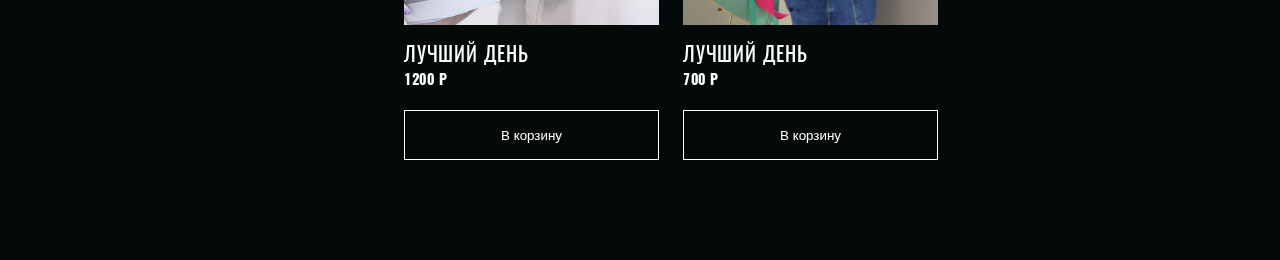
==== commit 52a277d8: "-Исправленн блок раздел каталог" ====
--- a/catalog/catalog.html
+++ b/catalog/catalog.html
@@ -1,5 +1,5 @@
 <!DOCTYPE html>
-<html lang="en">
+<html lang="ru">
 <head>
     <meta charset="UTF-8">
     <meta http-equiv="X-UA-Compatible" content="IE=edge">
@@ -13,11 +13,11 @@
      <!-- выпадающее меню корзины -->
      <div class="hidden_menu_corz" id="dropdown_box">
         <div class="back_petite_corz">
-            <img src="../img/corzina.png" alt="">
+            <img src="../img/corzina.png">
         </div>
         <h3>Ваша корзина</h3><img src="../img/close.png" alt="" id="close_corzina">
-        <img src="../img/Line 220.png" alt="" id="line_corz">
-        <img src="../img/Ellipse 59.png" alt="" id="neon_pink_elips">
+        <img src="../img/Line 220.png"  id="line_corz">
+        <img src="../img/Ellipse 59.png" id="neon_pink_elips">
         <div id="title"></div>
 
         
@@ -26,7 +26,7 @@
     <div class="header_btn">
         <img src="../img/LF.png" alt="" id="img_logo">
         <a href="../index.html"><button class="bt_header">Главная</button></a>
-        <button class="bt_header" id="no">Доставка и оплата</button>
+        <a href="../dilivery/dilivery.html"><button class="bt_header">Доставка и оплата</button></a>
         <a href="../onas/onas.html"><button class="bt_header">О нас</button></a>
         <button class="bt_header" id="no">Контакты</button>
         <button class="bt_header" id="no">FAQ</button>
@@ -90,96 +90,110 @@
         <!-- кнопка сбросить фильтр -->
         <button>Сбросить фильтр</button>
     </div>
+    <!-- описание товара при клики на товар -->
+    <div id="page_item" class="no_active_page_item">
+        <img src="../img/close.png" class="clouse_block_descript" data-exit>
+        <!-- /* товар в карточке */ -->
+        <div class="cart-add_block">
+            <!-- <div id="cart-add_block_txt">
+                <img src="../img/image 130.png" class="img_cart-add_block">
+                <p data-name>лучший день</p>
+                <span>цена : 700 р</span>
+                <br>
+                <button id="add_corzina">В корзину</button>
+            </div> -->
+        </div> 
+    </div>
     <!-- БОЛЬШОЙ БЛОК КОНТЕНТА (ТОВАРЫ) -->
     <div class="conten_block" id="conten_block_white">
-        <div class="bl_hov">
-            <img src="../img/image 114.png" alt="" id="coor_img_flow">
+        <div class="bl_hov" data-id="01">
+            <img src="../img/image 114.png" alt="" id="coor_img_flow" data-card>
                 <div class="block_opis_btn_cont" data-sort="1">
-                    <p>лучший день</p>
-                    <span>700 р</span>
+                    <p data-name>лучший день</p>
+                    <span class="price__currency">700 р</span>
                     <br>
-                    <button onclick="addToBacket(item)" id="add_corzina">В корзину</button>
+                    <button class="in_backet" data-butt>В корзину</button>
                 </div>    
             </div>
-            <div class="bl_hov">
-                <img src="../img/image 130.png" alt="" id="coor_img_flow">
-                    <div class="block_opis_btn_cont">
-                        <p>лучший день</p>
-                        <span>900 р</span>
-                        <br>
-                        <button>В корзину</button>
+            <div class="bl_hov" data-id="02">
+                <img src="../img/image 130.png" alt="" id="coor_img_flow" data-card>
+                    <div class="block_opis_btn_cont">
+                        <p data-name>лучший день</p>
+                        <span class="price__currency">900 р</span>
+                        <br>
+                        <button class="in_backet">В корзину</button>
                     </div>    
                 </div>
-            <div class="bl_hov">
-                <img src="../img/image 131.png" alt="" id="coor_img_flow">
-                    <div class="block_opis_btn_cont">
-                        <p>лучший день</p>
-                        <span>1200 р</span>
-                        <br>
-                        <button>В корзину</button>
+            <div class="bl_hov" data-id="03">
+                <img src="../img/image 131.png" alt="" id="coor_img_flow" data-card>
+                    <div class="block_opis_btn_cont">
+                        <p data-name>лучший день</p>
+                        <span class="price__currency">1200 р</span>
+                        <br>
+                        <button class="in_backet">В корзину</button>
                      </div>    
                 </div>    
-            <div class="bl_hov">
-                 <img src="../img/image 132.png" alt="" id="coor_img_flow">
-                    <div class="block_opis_btn_cont">
-                        <p>лучший день</p>
-                        <span>500 р</span>
-                        <br>
-                         <button>В корзину</button>
+            <div class="bl_hov" data-id="04">
+                 <img src="../img/image 132.png" alt="" id="coor_img_flow" data-card>
+                    <div class="block_opis_btn_cont">
+                        <p data-name>лучший день</p>
+                        <span class="price__currency">500 р</span>
+                        <br>
+                        <button class="in_backet">В корзину</button>
                     </div>    
                 </div>     
-            <div class="bl_hov">
-                 <img src="../img/image 133.png" alt="" id="coor_img_flow">
-                    <div class="block_opis_btn_cont">
-                        <p>лучший день</p>
-                        <span>600 р</span>
-                        <br>
-                         <button>В корзину</button>
+            <div class="bl_hov" data-id="05">
+                 <img src="../img/image 133.png" alt="" id="coor_img_flow" data-card>
+                    <div class="block_opis_btn_cont">
+                        <p data-name>лучший день</p>
+                        <span class="price__currency">600 р</span>
+                        <br>
+                         <button class="in_backet">В корзину</button>
                     </div>    
                 </div>
-        <div class="bl_hov">
-        <img src="../img/image 134.png" alt="" id="coor_img_flow">
-            <div class="block_opis_btn_cont">
-                <p>лучший день</p>
-                <span>1700 р</span>
-                <br>
-                <button>В корзину</button>
+        <div class="bl_hov" data-id="06">
+        <img src="../img/image 134.png" alt="" id="coor_img_flow" data-card>
+            <div class="block_opis_btn_cont">
+                <p data-name>лучший день</p>
+                <span class="price__currency">1700 р</span>
+                <br>
+                <button class="in_backet">В корзину</button>
             </div>    
         </div>        
-        <div class="bl_hov">
-        <img src="../img/image 135.png" alt="" id="coor_img_flow">
-            <div class="block_opis_btn_cont">
-                <p>лучший день</p>
-                <span>2000 р</span>
-                <br>
-                <button>В корзину</button>
+        <div class="bl_hov" data-id="07">
+        <img src="../img/image 135.png" alt="" id="coor_img_flow" data-card>
+            <div class="block_opis_btn_cont">
+                <p data-name>лучший день</p>
+                <span class="price__currency">2000 р</span>
+                <br>
+                <button class="in_backet">В корзину</button>
             </div>    
         </div>                
-        <div class="bl_hov">
-            <img src="../img/image 136.png" alt="" id="coor_img_flow">
+        <div class="bl_hov" data-id="08">
+            <img src="../img/image 136.png" alt="" id="coor_img_flow" data-card>
                 <div class="block_opis_btn_cont">
-                    <p>лучший день</p>
-                    <span>1000 р</span>
+                    <p data-name>лучший день</p>
+                    <span class="price__currency">1000 р</span>
                     <br>
-                    <button>В корзину</button>
+                    <button class="in_backet">В корзину</button>
                 </div>    
             </div>
-        <div class="bl_hov">
-        <img src="../img/image 137.png" alt="" id="coor_img_flow">
-            <div class="block_opis_btn_cont">
-                <p>лучший день</p>
-                <span>1200 р</span>
-                <br>
-                <button>В корзину</button>
+        <div class="bl_hov" data-id="09">
+        <img src="../img/image 137.png" alt="" id="coor_img_flow" data-card>
+            <div class="block_opis_btn_cont">
+                <p data-name>лучший день</p>
+                <span class="price__currency">1200 р</span>
+                <br>
+                <button class="in_backet">В корзину</button>
             </div>    
         </div>
-        <div class="bl_hov">
-        <img src="../img/image 138.png" alt="" id="coor_img_flow">
-            <div class="block_opis_btn_cont">
-                <p>лучший день</p>
-                <span>700 р</span>
-                <br>
-                <button>В корзину</button>
+        <div class="bl_hov" data-id="10">
+        <img src="../img/image 138.png" alt="" id="coor_img_flow" data-card data-set="dataset">
+            <div class="block_opis_btn_cont">
+                <p data-name>лучший день</p>
+                <span class="price__currency">700 р</span>
+                <br>
+                <button class="in_backet">В корзину</button>
             </div>    
         </div>                                                                                          
     </div>
@@ -196,7 +210,6 @@
     <div class="fon_btn_navert">
         <img src="../img/Ellipse 52.png" alt="">
     </div>
-
 
 
 
--- a/catalog/catalog_style/style.css
+++ b/catalog/catalog_style/style.css
@@ -11,6 +11,7 @@
     width: 430px;
     height: 1000px;
     z-index: 1;
+    transition: all 0.4s ease;
 }
 #dropdown_box >h3 {
     color: #43FFD2;
@@ -230,9 +231,7 @@
     transform: scale(0.8);
 }
 /* аним выпадание */
-#dropdown_box {
-    transition: all 0.4s ease;
-}
+
 .back_petite_corz {
     width: 65px;
     height: 65px;
@@ -419,6 +418,104 @@
     margin-top: 40px;
     margin-left: 15px;
 }
+/* описание товара при клики на товар */
+#page_item {
+    width: 900px;
+    height: 700px;
+    z-index: 2;
+    border-radius: 22px;
+    background-color: rgba(0, 0, 0, 0.3);
+    backdrop-filter: blur(125px);
+    animation-name: anim_close_bl;
+    animation-duration: 3s;
+    animation-fill-mode: forwards;
+    transform: translate3d(600%);  
+}
+.active_page_item {
+    position: fixed;
+    right: 0px;
+    top: 150px;
+    left: 50%;
+    transform: translate(-50%);
+    z-index: 50;
+}
+.no_active_page_item {
+    position: fixed;
+    right: -4440px;
+}
+@keyframes anim_close_bl {
+    0%{
+        transform: translate3d(-50%);
+        animation-duration: 4.7s;
+    }
+    100%{
+        transform: translate3d(0);
+        animation-duration: 4.7s;
+    }
+}
+.clouse_block_descript {
+    float: right;
+    margin-right: 30px;
+    margin-top: 30px;
+    cursor: pointer;
+    width: 25px;
+}
+/* товар в карточке */
+.cart-add_block {
+    margin-left: 10%;
+    margin-top: 80px;
+}
+.img_cart-add_block {
+    width: 400px;
+}
+/* #cart-add_block_txt {
+    display: inline;
+    margin-left: 40px;
+  
+    top: -23px;
+    float: right;
+} */
+.cart-add_block p {
+    display: table;
+    font-family: 'Oswald';
+    font-style: normal;
+    font-weight: 400;
+    font-size: 30px;
+    line-height: 30px;
+    letter-spacing: 0.04em;
+    text-transform: uppercase;
+    color: #43FFD2;
+    position: absolute;
+    right: 170px;
+    top: 80px;    
+}
+.cart-add_block span {
+    font-family: 'Oswald';
+    font-style: normal;
+    font-weight: 400;
+    font-size: 25px;
+    line-height: 30px;
+    letter-spacing: 0.04em;
+    text-transform: uppercase;
+    color: #FFFFFF;
+    float: right;
+    position: absolute;
+    top: 140px;
+    right: 290px;
+}
+.cart-add_block button {
+    width: 255px;
+    height: 50px;
+    background-color: #43FFD2;
+    border: 1px solid #1c1d1d;
+    cursor: pointer;
+    float: right;
+    margin-right: 180px;
+    position: absolute;
+    top: 190px;
+    left: 550px;
+}
+
 /* БЛОК ДЛЯ СМЕНЫ КОНТЕНТА */
 .conten_block {
     width: 60%;
